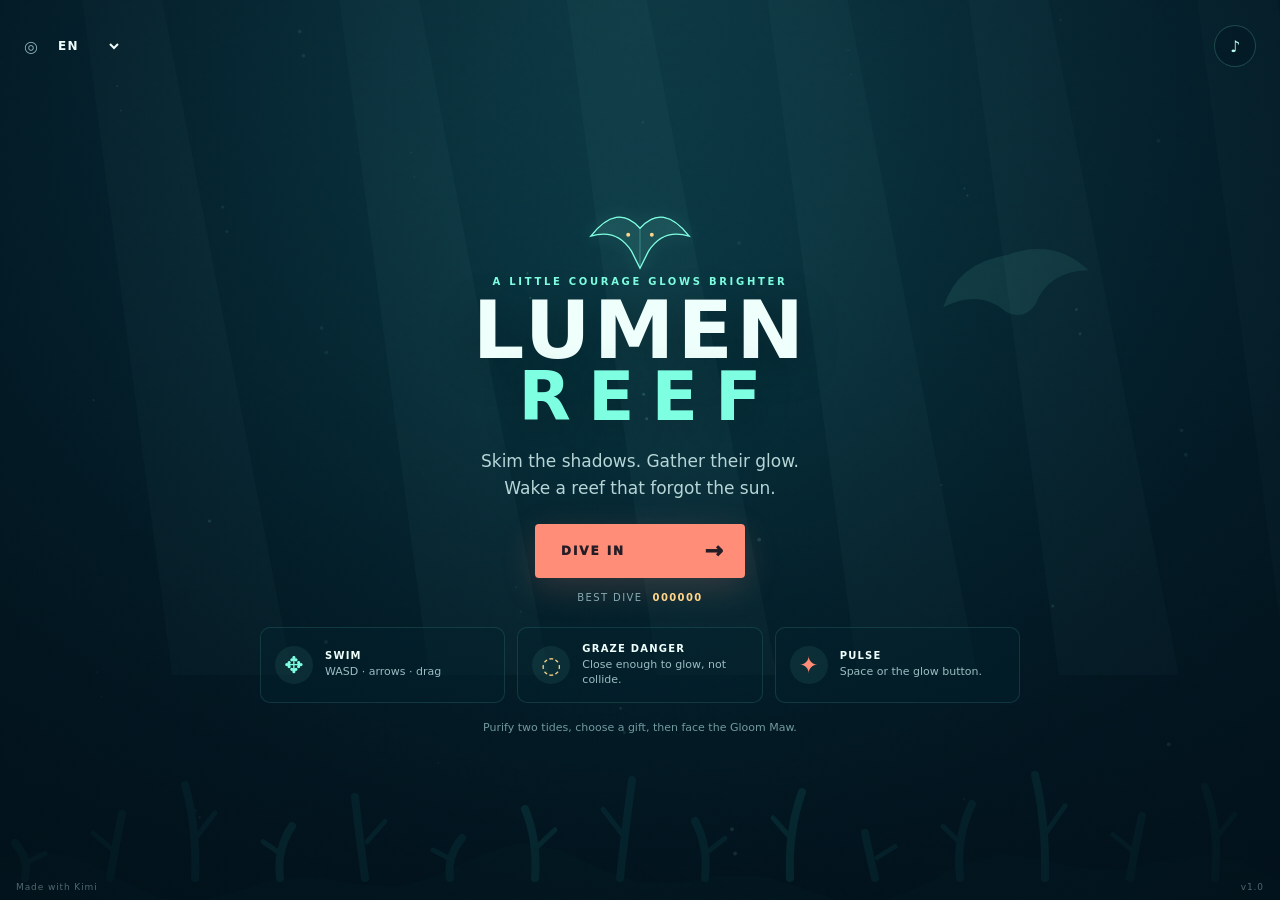
==== index.html @ 980bfa4a "Create Lumen Reef arcade dive" ====
<!doctype html>
<html lang="en">
<head>
  <meta charset="utf-8">
  <meta name="viewport" content="width=device-width,initial-scale=1,viewport-fit=cover,user-scalable=no">
  <meta name="theme-color" content="#031d2a">
  <meta name="description" content="Skim danger, gather light and bring a luminous reef back to life.">
  <title>Lumen Reef</title>
  <link rel="icon" href="data:image/svg+xml,%3Csvg xmlns='http://www.w3.org/2000/svg' viewBox='0 0 64 64'%3E%3Crect width='64' height='64' rx='16' fill='%23031d2a'/%3E%3Cpath d='M8 33Q22 11 32 27Q42 11 56 33Q43 29 36 43L32 54L28 43Q21 29 8 33' fill='%237fffe2'/%3E%3C/svg%3E">
  <style>:root {
  color-scheme: dark;
  --ink: #031923;
  --deep: #052b38;
  --cyan: #7fffe2;
  --cyan-soft: #b8fff0;
  --coral: #ff8d78;
  --gold: #ffd58a;
  --muted: #87abb2;
  --glass: rgba(4, 29, 39, .82);
  font-family: "Avenir Next", "Trebuchet MS", system-ui, sans-serif;
}

* { box-sizing: border-box; }
html, body { width: 100%; height: 100%; margin: 0; overflow: hidden; background: var(--ink); }
body { color: #effffb; overscroll-behavior: none; }
button, select { font: inherit; }
button { -webkit-tap-highlight-color: transparent; }
button:focus-visible, select:focus-visible { outline: 2px solid var(--cyan); outline-offset: 4px; }
button { cursor: pointer; }
.hidden { display: none !important; }
.sr-only { position: absolute; width: 1px; height: 1px; padding: 0; margin: -1px; overflow: hidden; clip: rect(0,0,0,0); white-space: nowrap; border: 0; }

#app { position: relative; width: 100%; height: 100%; min-height: 420px; isolation: isolate; }
#game { position: absolute; inset: 0; width: 100%; height: 100%; display: block; touch-action: none; }
.grain { position: absolute; inset: 0; pointer-events: none; opacity: .11; mix-blend-mode: soft-light; background-image: url("data:image/svg+xml,%3Csvg viewBox='0 0 180 180' xmlns='http://www.w3.org/2000/svg'%3E%3Cfilter id='n'%3E%3CfeTurbulence type='fractalNoise' baseFrequency='.78' numOctaves='3' stitchTiles='stitch'/%3E%3C/filter%3E%3Crect width='100%25' height='100%25' filter='url(%23n)' opacity='.55'/%3E%3C/svg%3E"); }

.hud { position: absolute; z-index: 5; left: 0; top: 0; width: 100%; display: grid; grid-template-columns: 1fr auto 1fr; align-items: start; padding: max(18px, env(safe-area-inset-top)) max(22px, env(safe-area-inset-right)) 0 max(22px, env(safe-area-inset-left)); pointer-events: none; }
.hud-cluster { display: flex; align-items: center; gap: 18px; }
.hud-right { justify-content: flex-end; }
.hud button { pointer-events: auto; }
.mini-brand { font-weight: 900; font-size: 13px; letter-spacing: .17em; line-height: 1.05; max-width: 72px; }
.mini-brand span { color: var(--cyan); }
.eyebrow { display: block; color: var(--muted); font-size: 10px; font-weight: 800; letter-spacing: .17em; }
.hearts { display: flex; gap: 6px; }
.heart { width: 18px; height: 18px; color: var(--coral); filter: drop-shadow(0 0 7px rgba(255,141,120,.35)); transition: transform .2s, opacity .2s; }
.heart.empty { color: #42606a; opacity: .55; filter: none; }
.tide-panel { text-align: center; padding: 8px 20px 10px; border: 1px solid rgba(127,255,226,.14); border-top: 0; border-radius: 0 0 16px 16px; background: rgba(3,25,35,.45); backdrop-filter: blur(8px); }
.tide-panel strong { display: block; margin-top: 3px; font-size: 14px; letter-spacing: .04em; }
.score-panel { position: relative; text-align: right; }
.score-panel strong { display: block; font-variant-numeric: tabular-nums; font-size: 20px; letter-spacing: .06em; }
.multiplier { position: absolute; right: 0; top: 100%; color: var(--gold); font-size: 12px; font-weight: 900; }
.icon-button { width: 42px; height: 42px; display: grid; place-items: center; border: 1px solid rgba(127,255,226,.2); border-radius: 50%; background: rgba(3,25,35,.55); color: var(--cyan-soft); font-weight: 800; transition: background .2s, transform .2s; }
.icon-button:hover { background: rgba(127,255,226,.13); transform: translateY(-1px); }

.charge-hud { position: absolute; z-index: 5; bottom: max(24px, env(safe-area-inset-bottom)); left: 50%; width: min(310px, 42vw); transform: translateX(-50%); pointer-events: none; }
.charge-copy { display: flex; justify-content: space-between; margin-bottom: 7px; color: var(--cyan-soft); font-size: 10px; font-weight: 900; letter-spacing: .17em; }
#chargeHint { color: var(--muted); }
.charge-track { position: relative; height: 9px; padding: 2px; overflow: hidden; border: 1px solid rgba(127,255,226,.25); border-radius: 10px; background: rgba(3,25,35,.7); }
.charge-fill { height: 100%; width: 0; border-radius: 6px; background: linear-gradient(90deg, #35a9b5, var(--cyan), var(--gold)); box-shadow: 0 0 12px rgba(127,255,226,.5); transition: width .08s linear; }
.charge-ready { position: absolute; inset: 0; border-radius: inherit; opacity: 0; box-shadow: inset 0 0 10px var(--cyan); }
.charge-hud.ready .charge-ready { animation: readyPulse 1s infinite; }
.charge-hud.ready .charge-copy { color: var(--gold); }
@keyframes readyPulse { 50% { opacity: .85; } }

.screen { position: absolute; z-index: 10; inset: 0; display: none; overflow: auto; padding: max(24px, env(safe-area-inset-top)) max(24px, env(safe-area-inset-right)) max(24px, env(safe-area-inset-bottom)) max(24px, env(safe-area-inset-left)); background: radial-gradient(circle at 50% 38%, rgba(8,66,74,.24), rgba(2,17,26,.52) 65%, rgba(2,17,26,.85)); }
.screen.visible { display: flex; }
#menuScreen { flex-direction: column; }
.screen-top { display: flex; justify-content: space-between; align-items: center; min-height: 44px; }
.language-wrap { display: flex; align-items: center; gap: 8px; color: var(--muted); }
.language-wrap select { padding: 8px 26px 8px 8px; border: 0; background: transparent; color: #effffb; font-size: 12px; font-weight: 800; letter-spacing: .12em; cursor: pointer; }
.language-wrap select option { background: var(--deep); }
.sound-button { flex: 0 0 auto; }
.sound-button.muted { color: var(--muted); }
.menu-content { width: min(760px, 100%); margin: auto; padding: 8px 0 18px; text-align: center; }
.reef-mark { width: 118px; margin: 0 auto -4px; }
.reef-mark svg { display: block; overflow: visible; }
.mark-glow { fill: rgba(127,255,226,.08); stroke: var(--cyan); stroke-width: 2; filter: drop-shadow(0 0 12px rgba(127,255,226,.35)); }
.mark-line { fill: none; stroke: rgba(127,255,226,.5); stroke-width: 1; }
.reef-mark circle { fill: var(--gold); }
.kicker { margin: 8px 0 12px; color: var(--cyan); font-size: 10px; font-weight: 900; letter-spacing: .27em; }
h1 { margin: 0; font-size: clamp(56px, 9vh, 92px); font-weight: 900; letter-spacing: .04em; line-height: .77; text-shadow: 0 8px 40px rgba(0,0,0,.3); }
h1 span { color: var(--cyan); font-size: .84em; letter-spacing: .25em; padding-left: .25em; }
.menu-description { margin: 24px auto 22px; color: #b6d5d6; font-size: clamp(14px, 2vh, 17px); line-height: 1.6; }
.primary-button { min-width: 210px; display: inline-flex; justify-content: space-between; align-items: center; gap: 28px; padding: 16px 20px 16px 26px; border: 0; border-radius: 4px; background: var(--coral); color: #251c25; box-shadow: 0 10px 35px rgba(255,141,120,.18); font-size: 12px; font-weight: 950; letter-spacing: .16em; transition: transform .18s, box-shadow .18s, background .18s; }
.primary-button:hover { transform: translateY(-2px); background: #ffa18f; box-shadow: 0 14px 40px rgba(255,141,120,.28); }
.primary-button:active { transform: translateY(1px); }
.button-arrow { font-size: 22px; line-height: 1; }
.best-line { display: flex; justify-content: center; gap: 10px; margin: 14px 0 24px; color: var(--muted); font-size: 10px; letter-spacing: .14em; }
.best-line strong { color: var(--gold); font-variant-numeric: tabular-nums; }
.how-to { display: grid; grid-template-columns: repeat(3, 1fr); gap: 12px; text-align: left; }
.how-to article { display: flex; align-items: center; gap: 12px; min-height: 76px; padding: 14px; border: 1px solid rgba(127,255,226,.12); border-radius: 10px; background: rgba(4,35,45,.45); }
.how-icon { flex: 0 0 38px; width: 38px; height: 38px; display: grid; place-items: center; border-radius: 50%; color: var(--cyan); background: rgba(127,255,226,.07); font-size: 23px; }
.graze-icon { color: var(--gold); }
.pulse-icon { color: var(--coral); }
.how-to strong { display: block; margin-bottom: 4px; font-size: 10px; letter-spacing: .12em; }
.how-to p { margin: 0; color: #9abdc1; font-size: 11px; line-height: 1.35; }
.menu-footnote { margin: 18px 0 0; color: #73999f; font-size: 11px; }
.footer-note { position: absolute; z-index: 11; left: max(16px, env(safe-area-inset-left)); right: max(16px, env(safe-area-inset-right)); bottom: max(8px, env(safe-area-inset-bottom)); display: flex; justify-content: space-between; pointer-events: none; color: rgba(153,190,193,.5); font-size: 9px; letter-spacing: .1em; }

.modal-screen { align-items: center; justify-content: center; background: rgba(2,17,26,.7); backdrop-filter: blur(9px); }
.modal-card { width: min(780px, 100%); margin: auto; padding: clamp(24px, 5vw, 46px); border: 1px solid rgba(127,255,226,.18); border-radius: 20px; background: linear-gradient(145deg, rgba(7,47,57,.96), rgba(3,25,35,.97)); box-shadow: 0 30px 90px rgba(0,0,0,.35); text-align: center; }
.modal-card .kicker { margin-top: 0; }
.modal-card h2 { margin: 8px 0 12px; font-size: clamp(30px, 5vw, 48px); letter-spacing: .04em; }
.modal-card h2 .accent { color: var(--cyan); }
.modal-card > p { max-width: 520px; margin: 0 auto 24px; color: #a8cacc; line-height: 1.6; font-size: 14px; }
.modal-actions { display: flex; flex-wrap: wrap; justify-content: center; gap: 12px; margin-top: 24px; }
.secondary-button { padding: 13px 20px; border: 1px solid rgba(127,255,226,.22); border-radius: 4px; background: transparent; color: var(--cyan-soft); font-size: 11px; font-weight: 850; letter-spacing: .12em; }
.secondary-button:hover { background: rgba(127,255,226,.08); }
.upgrade-grid { display: grid; grid-template-columns: repeat(3, 1fr); gap: 12px; margin-top: 26px; }
.upgrade-card { position: relative; min-height: 195px; padding: 22px 16px 18px; border: 1px solid rgba(127,255,226,.17); border-radius: 12px; background: rgba(127,255,226,.035); color: #effffb; text-align: left; transition: transform .18s, border-color .18s, background .18s; }
.upgrade-card:hover { transform: translateY(-5px); border-color: var(--cyan); background: rgba(127,255,226,.09); }
.upgrade-icon { display: block; margin-bottom: 18px; color: var(--gold); font-size: 32px; }
.upgrade-card strong { display: block; margin-bottom: 8px; color: var(--cyan-soft); font-size: 12px; letter-spacing: .1em; }
.upgrade-card p { margin: 0; color: #9dbfc2; font-size: 12px; line-height: 1.5; }
.upgrade-card small { position: absolute; right: 14px; bottom: 12px; color: var(--coral); font-size: 16px; }
.result-stats { display: grid; grid-template-columns: repeat(3, 1fr); gap: 10px; margin: 24px 0; }
.result-stats div { padding: 14px 8px; border-radius: 8px; background: rgba(127,255,226,.05); }
.result-stats span { display: block; margin-bottom: 6px; color: var(--muted); font-size: 9px; letter-spacing: .14em; }
.result-stats strong { color: var(--gold); font-size: 21px; font-variant-numeric: tabular-nums; }

.toast { position: absolute; z-index: 7; left: 50%; top: 22%; max-width: min(500px, 85vw); padding: 10px 18px; border-radius: 30px; background: rgba(3,25,35,.68); color: var(--cyan-soft); font-size: 12px; font-weight: 850; letter-spacing: .12em; text-align: center; pointer-events: none; opacity: 0; transform: translate(-50%, -8px); transition: opacity .3s, transform .3s; }
.toast.show { opacity: 1; transform: translate(-50%, 0); }

.touch-controls { position: absolute; z-index: 6; inset: 0; pointer-events: none; }
.joystick { position: absolute; left: max(24px, env(safe-area-inset-left)); bottom: max(28px, env(safe-area-inset-bottom)); width: 104px; height: 104px; border: 1px solid rgba(127,255,226,.18); border-radius: 50%; background: rgba(3,25,35,.22); }
.joystick-knob { position: absolute; left: 50%; top: 50%; width: 44px; height: 44px; margin: -22px; border: 1px solid rgba(127,255,226,.4); border-radius: 50%; background: rgba(127,255,226,.12); box-shadow: 0 0 20px rgba(127,255,226,.08); }
.pulse-button { position: absolute; right: max(26px, env(safe-area-inset-right)); bottom: max(34px, env(safe-area-inset-bottom)); width: 88px; height: 88px; display: grid; place-content: center; border: 1px solid rgba(127,255,226,.35); border-radius: 50%; background: rgba(5,48,58,.6); color: var(--cyan); pointer-events: auto; touch-action: manipulation; }
.pulse-button span { font-size: 30px; line-height: 1; }
.pulse-button small { margin-top: 4px; font-size: 8px; font-weight: 900; letter-spacing: .13em; }
.pulse-button.ready { background: rgba(127,255,226,.18); box-shadow: 0 0 25px rgba(127,255,226,.18); }
.pulse-button:active { transform: scale(.94); }

@media (pointer: coarse) {
  .charge-hud { bottom: max(20px, env(safe-area-inset-bottom)); width: 34vw; }
  .charge-copy { justify-content: center; }
  #chargeHint { display: none; }
}
@media (max-width: 650px) {
  #app { min-height: 360px; }
  .screen { padding: 18px; }
  .menu-content { padding-top: 0; }
  .reef-mark { width: 84px; }
  .kicker { font-size: 8px; letter-spacing: .2em; }
  h1 { font-size: clamp(48px, 8vh, 68px); }
  .menu-description { margin: 18px auto; font-size: 13px; }
  .how-to { grid-template-columns: 1fr; gap: 7px; }
  .how-to article { min-height: 52px; padding: 8px 12px; }
  .how-icon { width: 32px; height: 32px; flex-basis: 32px; font-size: 18px; }
  .menu-footnote { display: none; }
  .best-line { margin-bottom: 14px; }
  .hud { padding: max(12px, env(safe-area-inset-top)) 12px 0; }
  .mini-brand { display: none; }
  .hud-cluster { gap: 8px; }
  .heart { width: 14px; height: 14px; }
  .tide-panel { padding: 5px 12px 8px; }
  .score-panel strong { font-size: 16px; }
  .icon-button { width: 36px; height: 36px; }
  .upgrade-grid { grid-template-columns: 1fr; }
  .upgrade-card { min-height: 100px; padding: 14px 16px 14px 70px; }
  .upgrade-icon { position: absolute; left: 20px; top: 26px; margin: 0; }
  .modal-card { padding: 22px 18px; }
  .modal-card > p { margin-bottom: 16px; }
  .result-stats strong { font-size: 17px; }
}
@media (max-height: 690px) and (min-width: 651px) {
  .reef-mark { width: 76px; }
  .menu-description { margin: 14px auto; }
  .best-line { margin: 10px 0 14px; }
  .how-to article { min-height: 60px; padding: 10px; }
  .menu-footnote { margin-top: 10px; }
}
@media (max-height: 620px) {
  .reef-mark, .menu-footnote { display: none; }
  .menu-description { margin: 12px auto; }
  .how-to { margin-top: 8px; }
  .footer-note { display: none; }
}
@media (prefers-reduced-motion: reduce) {
  *, *::before, *::after { animation-duration: .01ms !important; animation-iteration-count: 1 !important; transition-duration: .01ms !important; }
}
</style>
</head>
<body>
  <main id="app">
    <canvas id="game" role="img" aria-label="Lumen Reef game area"></canvas>
    <div class="grain" aria-hidden="true"></div>

    <header id="hud" class="hud hidden" aria-label="Game status">
      <div class="hud-cluster hud-left">
        <div class="mini-brand">LUMEN <span>REEF</span></div>
        <div id="hearts" class="hearts" aria-label="Health"></div>
      </div>
      <div class="tide-panel">
        <span id="tideLabel" class="eyebrow">TIDE 1 / 3</span>
        <strong id="objective">0 / 8</strong>
      </div>
      <div class="hud-cluster hud-right">
        <div class="score-panel"><span class="eyebrow" data-i18n="score">SCORE</span><strong id="score">000000</strong><span id="multiplier" class="multiplier">×1</span></div>
        <button id="pauseButton" class="icon-button" aria-label="Pause" title="Pause (P)">Ⅱ</button>
      </div>
    </header>

    <section id="chargeHud" class="charge-hud hidden" aria-label="Light charge">
      <div class="charge-copy"><span data-i18n="glow">GLOW</span><span id="chargeHint">SPACE</span></div>
      <div class="charge-track"><div id="chargeFill" class="charge-fill"></div><div id="chargeReady" class="charge-ready"></div></div>
    </section>

    <div id="toast" class="toast" role="status" aria-live="polite"></div>
    <div id="announcement" class="sr-only" aria-live="polite"></div>

    <section id="menuScreen" class="screen visible" aria-labelledby="gameTitle">
      <div class="screen-top">
        <div class="language-wrap">
          <span aria-hidden="true">◎</span>
          <select id="languageSelect" aria-label="Language">
            <option value="en">EN</option>
            <option value="fr">FR</option>
            <option value="es">ES</option>
          </select>
        </div>
        <button id="soundButton" class="icon-button sound-button" aria-label="Mute sound" title="Sound (M)">♪</button>
      </div>
      <div class="menu-content">
        <div class="reef-mark" aria-hidden="true">
          <svg viewBox="0 0 180 110"><path class="mark-glow" d="M15 55Q55 4 90 43Q125 4 165 55Q125 43 103 78L90 104L77 78Q55 43 15 55Z"/><path class="mark-line" d="M15 55Q55 4 90 43Q125 4 165 55M90 43L90 104"/><circle cx="72" cy="53" r="3"/><circle cx="108" cy="53" r="3"/></svg>
        </div>
        <p class="kicker" data-i18n="kicker">A LITTLE COURAGE GLOWS BRIGHTER</p>
        <h1 id="gameTitle">LUMEN<br><span>REEF</span></h1>
        <p class="menu-description" data-i18n="tagline">Skim the shadows. Gather their glow.<br>Wake a reef that forgot the sun.</p>
        <button id="startButton" class="primary-button"><span data-i18n="dive">DIVE IN</span><span class="button-arrow">→</span></button>
        <div class="best-line"><span data-i18n="best">BEST DIVE</span><strong id="bestScore">000000</strong></div>
        <div class="how-to">
          <article><div class="how-icon move-icon" aria-hidden="true">✥</div><div><strong data-i18n="moveTitle">SWIM</strong><p data-i18n="moveText">WASD · arrows · drag</p></div></article>
          <article><div class="how-icon graze-icon" aria-hidden="true">◌</div><div><strong data-i18n="grazeTitle">GRAZE DANGER</strong><p data-i18n="grazeText">Close enough to glow, not collide.</p></div></article>
          <article><div class="how-icon pulse-icon" aria-hidden="true">✦</div><div><strong data-i18n="pulseTitle">PULSE</strong><p data-i18n="pulseText">Space or the glow button.</p></div></article>
        </div>
        <p class="menu-footnote" data-i18n="objectiveText">Purify two tides, choose a gift, then face the Gloom Maw.</p>
      </div>
    </section>

    <section id="modalScreen" class="screen modal-screen" aria-live="polite">
      <div id="modalCard" class="modal-card"></div>
    </section>

    <div id="touchControls" class="touch-controls hidden" aria-hidden="true">
      <div id="joystick" class="joystick"><div id="joystickKnob" class="joystick-knob"></div></div>
      <button id="pulseButton" class="pulse-button" tabindex="-1"><span>✦</span><small data-i18n="pulse">PULSE</small></button>
    </div>

    <footer class="footer-note"><span>Made with Kimi</span><span>v1.0</span></footer>
  </main>
  <script>(() => {
  "use strict";

  const $ = (id) => document.getElementById(id);
  const canvas = $("game");
  const ctx = canvas.getContext("2d", { alpha: false });
  const ui = {
    hud: $("hud"), charge: $("chargeHud"), hearts: $("hearts"), tide: $("tideLabel"),
    objective: $("objective"), score: $("score"), multiplier: $("multiplier"),
    chargeFill: $("chargeFill"), chargeHint: $("chargeHint"), menu: $("menuScreen"),
    modal: $("modalScreen"), modalCard: $("modalCard"), toast: $("toast"),
    best: $("bestScore"), touch: $("touchControls"), pulseButton: $("pulseButton"),
    language: $("languageSelect"), sound: $("soundButton"), announcement: $("announcement")
  };

  const messages = {
    en: {
      score: "SCORE", glow: "GLOW", kicker: "A LITTLE COURAGE GLOWS BRIGHTER",
      tagline: "Skim the shadows. Gather their glow.<br>Wake a reef that forgot the sun.",
      dive: "DIVE IN", best: "BEST DIVE", moveTitle: "SWIM", moveText: "WASD · arrows · drag",
      grazeTitle: "GRAZE DANGER", grazeText: "Close enough to glow, not collide.",
      pulseTitle: "PULSE", pulseText: "Space or the glow button.", pulse: "PULSE",
      objectiveText: "Purify two tides, choose a gift, then face the Gloom Maw.",
      tide: "TIDE", purified: "PURIFIED", maw: "GLOOM MAW", ready: "PULSE READY",
      space: "SPACE", tideOne: "Tide I · The Sleeping Garden", tideTwo: "Tide II · The Restless Blue",
      finalTide: "Final tide · The Gloom Maw", firstHint: "Collect motes. Skim danger to charge your glow.",
      pulseHint: "Your glow is ready — pulse!", secondHint: "Eels flash before they charge. Read the water.",
      bossHint: "Pulse near the Maw. Clear its shadow shards.", giftKicker: "THE REEF OFFERS A GIFT",
      giftTitle: "Carry one light onward.", giftText: "Choose a blessing for the next tide. One heart is restored.",
      pauseKicker: "THE CURRENT WAITS", pauseTitle: "Paused", pauseText: "Take a breath. The reef will be here.",
      resume: "KEEP SWIMMING", restart: "DIVE AGAIN", menu: "BACK TO THE SURFACE",
      victoryKicker: "THE REEF REMEMBERS", victoryTitle: "Let there be light.",
      victoryText: "The Gloom Maw dissolves into a thousand little dawns. Your current carries on.",
      defeatKicker: "THE LIGHT FLICKERS", defeatTitle: "One more dive?",
      defeatText: "Even the smallest glow changes the deep. The reef is ready for your return.",
      finalScore: "SCORE", bestScore: "BEST", spirits: "SPIRITS", newBest: "A new brightest dive!",
      phaseTwo: "The Maw is fraying — stay bright!", notReady: "Gather more glow", seed: "REEF",
      wideName: "WIDE RIPPLE", wideDesc: "Your pulse reaches 25% farther.",
      swiftName: "SWIFT FIN", swiftDesc: "Swim 15% faster and turn with more snap.",
      heartName: "WARM CURRENT", heartDesc: "Gain one maximum heart and heal two.",
      magnetName: "MOTE MAGNET", magnetDesc: "Draw lucioles from much farther away.",
      grazeName: "BRAVE GLOW", grazeDesc: "Grazing danger charges 45% more light.",
      echoName: "SOFT ECHO", echoDesc: "Pulses cost 8 less glow.",
      comboName: "LONG MELODY", comboDesc: "Combos linger two seconds longer.",
      shieldName: "PEARL WARD", shieldDesc: "A pearl blocks one collision each tide.",
      ward: "PEARL WARD", bossDefeated: "The deep blooms again", paused: "Paused",
      health: "Health", soundOn: "Sound on", soundOff: "Sound muted"
    },
    fr: {
      score: "SCORE", glow: "LUEUR", kicker: "UN PEU DE COURAGE ILLUMINE TOUT",
      tagline: "Frôle les ombres. Récolte leur lueur.<br>Réveille un récif qui a oublié le soleil.",
      dive: "PLONGER", best: "MEILLEURE PLONGÉE", moveTitle: "NAGER", moveText: "ZQSD · flèches · glisser",
      grazeTitle: "FRÔLER LE DANGER", grazeText: "Assez près pour luire, sans collision.",
      pulseTitle: "PULSER", pulseText: "Espace ou le bouton lueur.", pulse: "PULSER",
      objectiveText: "Purifie deux marées, choisis un don, puis affronte la Gueule sombre.",
      tide: "MARÉE", purified: "PURIFIÉS", maw: "GUEULE SOMBRE", ready: "PULSATION PRÊTE",
      space: "ESPACE", tideOne: "Marée I · Le jardin endormi", tideTwo: "Marée II · Le bleu agité",
      finalTide: "Dernière marée · La Gueule sombre", firstHint: "Cueille les lucioles. Frôle le danger pour charger ta lueur.",
      pulseHint: "Ta lueur est prête — pulse !", secondHint: "Les murènes brillent avant de charger. Lis le courant.",
      bossHint: "Pulse près de la Gueule. Dissipe ses éclats d’ombre.", giftKicker: "LE RÉCIF T’OFFRE UN DON",
      giftTitle: "Emporte une lumière.", giftText: "Choisis une bénédiction pour la marée suivante. Un cœur est restauré.",
      pauseKicker: "LE COURANT ATTEND", pauseTitle: "Pause", pauseText: "Respire. Le récif sera toujours là.",
      resume: "CONTINUER À NAGER", restart: "REPLONGER", menu: "REMONTER À LA SURFACE",
      victoryKicker: "LE RÉCIF SE SOUVIENT", victoryTitle: "Que la lumière soit.",
      victoryText: "La Gueule sombre se dissout en mille petites aubes. Ton courant continue de briller.",
      defeatKicker: "LA LUEUR VACILLE", defeatTitle: "Encore une plongée ?",
      defeatText: "Même la plus petite lueur change les profondeurs. Le récif attend ton retour.",
      finalScore: "SCORE", bestScore: "RECORD", spirits: "ESPRITS", newBest: "Ta plus belle plongée !",
      phaseTwo: "La Gueule se fissure — continue de briller !", notReady: "Récolte encore de la lueur", seed: "RÉCIF",
      wideName: "GRANDE ONDE", wideDesc: "Ta pulsation porte 25 % plus loin.",
      swiftName: "NAGEOIRE VIVE", swiftDesc: "Nage 15 % plus vite et tourne avec plus d’élan.",
      heartName: "COURANT TIÈDE", heartDesc: "Gagne un cœur maximum et soigne-en deux.",
      magnetName: "AIMANT À LUCIOLES", magnetDesc: "Attire les lucioles de beaucoup plus loin.",
      grazeName: "LUEUR INTRÉPIDE", grazeDesc: "Frôler le danger charge 45 % de lumière en plus.",
      echoName: "DOUX ÉCHO", echoDesc: "Les pulsations coûtent 8 de lueur en moins.",
      comboName: "LONGUE MÉLODIE", comboDesc: "Les combos durent deux secondes de plus.",
      shieldName: "GARDE-PERLE", shieldDesc: "Une perle bloque une collision à chaque marée.",
      ward: "GARDE-PERLE", bossDefeated: "Les profondeurs refleurissent", paused: "Pause",
      health: "Santé", soundOn: "Son activé", soundOff: "Son coupé"
    },
    es: {
      score: "PUNTOS", glow: "BRILLO", kicker: "UN POCO DE VALOR ILUMINA LAS PROFUNDIDADES",
      tagline: "Roza las sombras. Recoge su brillo.<br>Despierta un arrecife que olvidó el sol.",
      dive: "SUMERGIRSE", best: "MEJOR INMERSIÓN", moveTitle: "NADAR", moveText: "WASD · flechas · arrastrar",
      grazeTitle: "ROZAR EL PELIGRO", grazeText: "Lo bastante cerca para brillar, sin chocar.",
      pulseTitle: "PULSAR", pulseText: "Espacio o el botón de brillo.", pulse: "PULSAR",
      objectiveText: "Purifica dos mareas, elige un don y enfréntate a la Fauciombra.",
      tide: "MAREA", purified: "PURIFICADOS", maw: "FAUCIOMBRA", ready: "PULSO LISTO",
      space: "ESPACIO", tideOne: "Marea I · El jardín dormido", tideTwo: "Marea II · El azul inquieto",
      finalTide: "Marea final · La Fauciombra", firstHint: "Recoge luciérnagas. Roza el peligro para cargar tu brillo.",
      pulseHint: "Tu brillo está listo: ¡pulsa!", secondHint: "Las morenas brillan antes de embestir. Lee el agua.",
      bossHint: "Pulsa junto a las fauces. Disipa sus esquirlas de sombra.", giftKicker: "EL ARRECIFE TE OFRECE UN DON",
      giftTitle: "Lleva una luz contigo.", giftText: "Elige una bendición para la siguiente marea. Recuperas un corazón.",
      pauseKicker: "LA CORRIENTE ESPERA", pauseTitle: "Pausa", pauseText: "Respira. El arrecife seguirá aquí.",
      resume: "SEGUIR NADANDO", restart: "NADAR OTRA VEZ", menu: "VOLVER A LA SUPERFICIE",
      victoryKicker: "EL ARRECIFE RECUERDA", victoryTitle: "Que se haga la luz.",
      victoryText: "La Fauciombra se disuelve en mil pequeños amaneceres. Tu corriente sigue viva.",
      defeatKicker: "LA LUZ TITILA", defeatTitle: "¿Otra inmersión?",
      defeatText: "Hasta el brillo más pequeño cambia el abismo. El arrecife espera tu regreso.",
      finalScore: "PUNTOS", bestScore: "RÉCORD", spirits: "ESPÍRITUS", newBest: "¡Tu inmersión más brillante!",
      phaseTwo: "¡La Fauciombra se resquebraja! ¡Sigue brillando!", notReady: "Reúne más brillo", seed: "ARRECIFE",
      wideName: "ONDA AMPLIA", wideDesc: "Tu pulso llega un 25 % más lejos.",
      swiftName: "ALETA ÁGIL", swiftDesc: "Nada un 15 % más rápido y gira con más impulso.",
      heartName: "CORRIENTE CÁLIDA", heartDesc: "Gana un corazón máximo y recupera dos.",
      magnetName: "IMÁN DE LUCIOLES", magnetDesc: "Atrae luciérnagas desde mucho más lejos.",
      grazeName: "BRILLO AUDAZ", grazeDesc: "Rozar el peligro carga un 45 % más de luz.",
      echoName: "ECO SUAVE", echoDesc: "Los pulsos cuestan 8 menos de brillo.",
      comboName: "MELODÍA LARGA", comboDesc: "Los combos duran dos segundos más.",
      shieldName: "GUARDA DE PERLA", shieldDesc: "Una perla bloquea una colisión en cada marea.",
      ward: "GUARDA DE PERLA", bossDefeated: "El abismo florece de nuevo", paused: "Pausa",
      health: "Salud", soundOn: "Sonido activado", soundOff: "Sonido silenciado"
    }
  };

  const upgradePool = [
    { id: "wide", icon: "◎", name: "wideName", desc: "wideDesc" },
    { id: "swift", icon: "≈", name: "swiftName", desc: "swiftDesc" },
    { id: "heart", icon: "♡", name: "heartName", desc: "heartDesc" },
    { id: "magnet", icon: "⌁", name: "magnetName", desc: "magnetDesc" },
    { id: "graze", icon: "◌", name: "grazeName", desc: "grazeDesc" },
    { id: "echo", icon: "✦", name: "echoName", desc: "echoDesc" },
    { id: "combo", icon: "♪", name: "comboName", desc: "comboDesc" },
    { id: "shield", icon: "◇", name: "shieldName", desc: "shieldDesc" }
  ];

  let language = "en";
  let muted = false;
  try {
    const savedLanguage = localStorage.getItem("lumen-language");
    if (["en", "fr", "es"].includes(savedLanguage)) language = savedLanguage;
    muted = localStorage.getItem("lumen-muted") === "true";
  } catch (_) {}

  const t = (key) => (messages[language] && messages[language][key]) || messages.en[key] || key;
  const clamp = (value, min, max) => Math.max(min, Math.min(max, value));
  const distance = (a, b) => Math.hypot(a.x - b.x, a.y - b.y);
  const padScore = (value) => Math.floor(value).toString().padStart(6, "0");
  const query = new URLSearchParams(location.search);
  const querySeed = query.get("seed");
  const demoMode = query.get("demo") === "1";
  let seed = Number(querySeed) || ((Date.now() ^ (Math.random() * 0xffffffff)) >>> 0);
  let randomState = seed >>> 0;
  const random = () => {
    randomState = (randomState + 0x6d2b79f5) >>> 0;
    let n = randomState;
    n = Math.imul(n ^ (n >>> 15), n | 1);
    n ^= n + Math.imul(n ^ (n >>> 7), n | 61);
    return ((n ^ (n >>> 14)) >>> 0) / 4294967296;
  };
  const range = (min, max) => min + random() * (max - min);

  class ReefAudio {
    constructor() { this.context = null; this.master = null; }
    init() {
      if (!this.context) {
        const AudioContext = window.AudioContext || window.webkitAudioContext;
        if (!AudioContext) return;
        this.context = new AudioContext();
        this.master = this.context.createGain();
        this.master.gain.value = muted ? 0 : 0.5;
        this.master.connect(this.context.destination);
      }
      if (this.context.state === "suspended") this.context.resume().catch(() => {});
    }
    setMuted(value) {
      if (!this.master || !this.context) return;
      this.master.gain.setTargetAtTime(value ? 0 : 0.5, this.context.currentTime, 0.03);
    }
    tone(frequency, duration, type = "sine", volume = 0.08, delay = 0, endFrequency = null) {
      if (!this.context || !this.master || muted) return;
      const now = this.context.currentTime + delay;
      const oscillator = this.context.createOscillator();
      const gain = this.context.createGain();
      oscillator.type = type;
      oscillator.frequency.setValueAtTime(frequency, now);
      if (endFrequency) oscillator.frequency.exponentialRampToValueAtTime(endFrequency, now + duration);
      gain.gain.setValueAtTime(0.0001, now);
      gain.gain.exponentialRampToValueAtTime(volume, now + Math.min(0.025, duration / 3));
      gain.gain.exponentialRampToValueAtTime(0.0001, now + duration);
      oscillator.connect(gain);
      gain.connect(this.master);
      oscillator.start(now);
      oscillator.stop(now + duration + 0.03);
    }
    collect(combo) {
      this.tone(440 + Math.min(combo, 8) * 45, 0.13, "sine", 0.055);
      this.tone(660 + Math.min(combo, 8) * 50, 0.16, "sine", 0.025, 0.035);
    }
    pulse() {
      this.tone(180, 0.42, "sine", 0.13, 0, 680);
      this.tone(90, 0.25, "triangle", 0.09, 0, 210);
    }
    purify() { this.tone(520, 0.24, "triangle", 0.07, 0, 900); }
    hit() { this.tone(130, 0.35, "sawtooth", 0.09, 0, 52); }
    select() { this.tone(420, 0.12, "sine", 0.05); this.tone(630, 0.2, "sine", 0.04, 0.08); }
    victory() { [392, 494, 587, 784, 988].forEach((note, i) => this.tone(note, 0.55, "sine", 0.065, i * 0.13)); }
    defeat() { [260, 220, 174].forEach((note, i) => this.tone(note, 0.45, "triangle", 0.055, i * 0.18)); }
  }
  const audio = new ReefAudio();

  let width = innerWidth;
  let height = innerHeight;
  let dpr = 1;
  let scene = "menu";
  let run = null;
  let lastTime = performance.now();
  let toastTimer = 0;
  let bestScore = 0;
  let hudCache = {};
  const keys = new Set();
  const pointer = { active: false, id: null, x: 0, y: 0, type: "mouse" };
  const ambient = Array.from({ length: 55 }, (_, i) => ({
    x: ((i * 83) % 997) / 997, y: ((i * 137) % 991) / 991,
    r: 0.6 + (i % 4) * 0.45, speed: 0.006 + (i % 5) * 0.002, phase: i * 0.7
  }));
  try { bestScore = Number(localStorage.getItem("lumen-best")) || 0; } catch (_) {}

  function resize() {
    width = innerWidth;
    height = innerHeight;
    dpr = Math.min(window.devicePixelRatio || 1, 2);
    canvas.width = Math.round(width * dpr);
    canvas.height = Math.round(height * dpr);
    canvas.style.width = `${width}px`;
    canvas.style.height = `${height}px`;
    ctx.setTransform(dpr, 0, 0, dpr, 0, 0);
    if (run && run.player) {
      run.player.x = clamp(run.player.x, 30, width - 30);
      run.player.y = clamp(run.player.y, 80, height - 30);
    }
  }

  function translate() {
    document.documentElement.lang = language;
    document.querySelectorAll("[data-i18n]").forEach((element) => { element.innerHTML = t(element.dataset.i18n); });
    ui.language.value = language;
    ui.best.textContent = padScore(bestScore);
    ui.sound.textContent = muted ? "♩" : "♪";
    ui.sound.classList.toggle("muted", muted);
    ui.sound.setAttribute("aria-label", muted ? t("soundOff") : t("soundOn"));
    ui.hearts.setAttribute("aria-label", t("health"));
    if (scene !== "menu" && scene !== "playing") renderModal();
    updateHud(true);
  }

  function toggleSound() {
    muted = !muted;
    audio.init();
    audio.setMuted(muted);
    try { localStorage.setItem("lumen-muted", String(muted)); } catch (_) {}
    translate();
    if (!muted) audio.select();
  }

  function toast(text, duration = 2.6) {
    ui.toast.textContent = text;
    ui.toast.classList.add("show");
    toastTimer = duration;
  }

  function createRun() {
    randomState = seed >>> 0;
    return {
      player: { x: width / 2, y: height * 0.62, vx: 0, vy: 0, angle: -Math.PI / 2, invulnerable: 0 },
      tide: 1, score: 0, light: 35, hearts: 4, maxHearts: 4, shield: 0,
      multiplier: 1, combo: 0, comboTimer: 0, purified: 0, totalPurified: 0,
      quota: 8, enemies: [], motes: [], particles: [], pulses: [], floaters: [], shards: [],
      spawnTimer: 0.5, moteTimer: 0, elapsed: 0, pulseCooldown: 0, pulseFlash: 0,
      upgrades: [], choices: [], bossPhase: false, ended: false, grazeSound: 0
    };
  }

  function startRun() {
    audio.init();
    audio.select();
    seed = Number(querySeed) || ((Date.now() ^ (Math.random() * 0xffffffff)) >>> 0);
    run = createRun();
    scene = "playing";
    ui.menu.classList.remove("visible");
    ui.modal.classList.remove("visible");
    ui.hud.classList.remove("hidden");
    ui.charge.classList.remove("hidden");
    if (matchMedia("(pointer: coarse)").matches || width < 700) ui.touch.classList.remove("hidden");
    startTide(1);
  }

  function startTide(number) {
    if (!run) return;
    run.tide = number;
    run.purified = 0;
    run.quota = number === 1 ? 8 : 12;
    run.enemies = [];
    run.shards = [];
    run.motes = [];
    run.pulses = [];
    run.spawnTimer = 0.4;
    run.moteTimer = 0;
    run.bossPhase = false;
    run.shield = run.upgrades.includes("shield") ? 1 : 0;
    run.player.x = width / 2;
    run.player.y = height * 0.62;
    run.player.vx = 0;
    run.player.vy = 0;
    run.player.invulnerable = 1;
    run.light = Math.max(run.light, 35);
    scene = "playing";
    ui.modal.classList.remove("visible");
    ui.touch.classList.toggle("hidden", !(matchMedia("(pointer: coarse)").matches || width < 700));
    for (let i = 0; i < 8; i++) spawnMote(range(50, width - 50), range(110, height - 60));
    if (number === 3) spawnBoss();
    toast(number === 1 ? t("firstHint") : number === 2 ? t("secondHint") : t("bossHint"), 4);
    ui.announcement.textContent = number === 1 ? t("tideOne") : number === 2 ? t("tideTwo") : t("finalTide");
    updateHud(true);
  }

  function showMenu() {
    scene = "menu";
    run = null;
    ui.menu.classList.add("visible");
    ui.modal.classList.remove("visible");
    ui.hud.classList.add("hidden");
    ui.charge.classList.add("hidden");
    ui.touch.classList.add("hidden");
    ui.toast.classList.remove("show");
    translate();
  }

  function togglePause() {
    if (scene === "playing") {
      scene = "paused";
      renderModal();
      ui.touch.classList.add("hidden");
    } else if (scene === "paused") {
      scene = "playing";
      ui.modal.classList.remove("visible");
      if (matchMedia("(pointer: coarse)").matches || width < 700) ui.touch.classList.remove("hidden");
      lastTime = performance.now();
    }
  }

  function completeTide() {
    if (!run || scene !== "playing") return;
    scene = "upgrade";
    run.score += run.hearts * 100;
    run.hearts = Math.min(run.maxHearts, run.hearts + 1);
    run.enemies = [];
    run.shards = [];
    run.choices = [...upgradePool].sort(() => random() - 0.5).slice(0, 3);
    ui.touch.classList.add("hidden");
    audio.select();
    renderModal();
    if (demoMode) {
      const priority = ["heart", "shield", "wide", "echo", "swift", "graze", "magnet", "combo"];
      const choice = run.choices.find((upgrade) => upgrade.id === priority.find((id) => run.choices.some((item) => item.id === id)));
      if (choice) chooseUpgrade(choice.id);
    }
  }

  function chooseUpgrade(id) {
    if (!run || scene !== "upgrade") return;
    run.upgrades.push(id);
    if (id === "heart") {
      run.maxHearts += 1;
      run.hearts = Math.min(run.maxHearts, run.hearts + 2);
    }
    audio.select();
    startTide(run.tide + 1);
  }

  function endRun(victory) {
    if (!run || run.ended) return;
    run.ended = true;
    scene = victory ? "victory" : "gameover";
    if (victory) run.score += 1500 + run.hearts * 250;
    const isBest = run.score > bestScore;
    if (isBest) {
      bestScore = Math.floor(run.score);
      try { localStorage.setItem("lumen-best", String(bestScore)); } catch (_) {}
    }
    run.newBest = isBest;
    ui.touch.classList.add("hidden");
    if (victory) {
      audio.victory();
      for (let i = 0; i < 100; i++) spawnParticle(width / 2, height / 2, i % 2 ? "#7fffe2" : "#ffd58a", range(40, 240));
    } else audio.defeat();
    updateHud(true);
    renderModal();
  }

  function renderModal() {
    if (!run && scene !== "menu") return;
    let html = "";
    if (scene === "paused") {
      html = `<p class="kicker">${t("pauseKicker")}</p><h2>${t("pauseTitle")}</h2><p>${t("pauseText")}</p><div class="modal-actions"><button class="primary-button" data-action="resume"><span>${t("resume")}</span><span>→</span></button><button class="secondary-button" data-action="menu">${t("menu")}</button></div>`;
    } else if (scene === "upgrade") {
      html = `<p class="kicker">${t("giftKicker")}</p><h2>${t("giftTitle")}</h2><p>${t("giftText")}</p><div class="upgrade-grid">${run.choices.map((upgrade) => `<button class="upgrade-card" data-upgrade="${upgrade.id}"><span class="upgrade-icon">${upgrade.icon}</span><strong>${t(upgrade.name)}</strong><p>${t(upgrade.desc)}</p><small>→</small></button>`).join("")}</div>`;
    } else if (scene === "victory" || scene === "gameover") {
      const victory = scene === "victory";
      html = `<p class="kicker">${t(victory ? "victoryKicker" : "defeatKicker")}</p><h2>${t(victory ? "victoryTitle" : "defeatTitle")}</h2><p>${t(victory ? "victoryText" : "defeatText")}</p><div class="result-stats"><div><span>${t("finalScore")}</span><strong>${padScore(run.score)}</strong></div><div><span>${t("bestScore")}</span><strong>${padScore(bestScore)}</strong></div><div><span>${t("spirits")}</span><strong>${run.totalPurified}</strong></div></div>${run.newBest ? `<p class="kicker">${t("newBest")}</p>` : ""}<p class="eyebrow">${t("seed")} ${seed.toString(36).toUpperCase()}</p><div class="modal-actions"><button class="primary-button" data-action="restart"><span>${t("restart")}</span><span>↻</span></button><button class="secondary-button" data-action="menu">${t("menu")}</button></div>`;
    } else return;
    ui.modalCard.innerHTML = html;
    ui.modal.classList.add("visible");
    ui.modalCard.querySelectorAll("[data-action]").forEach((button) => {
      button.addEventListener("click", () => {
        const action = button.dataset.action;
        if (action === "resume") togglePause();
        if (action === "restart") startRun();
        if (action === "menu") showMenu();
      });
    });
    ui.modalCard.querySelectorAll("[data-upgrade]").forEach((button) => {
      button.addEventListener("click", () => chooseUpgrade(button.dataset.upgrade));
    });
  }

  function pulseCost() { return run && run.upgrades.includes("echo") ? 27 : 35; }
  function pulseRadius() { return run && run.upgrades.includes("wide") ? 150 : 120; }

  function triggerPulse() {
    if (!run || scene !== "playing" || run.pulseCooldown > 0) return;
    audio.init();
    if (run.light < pulseCost()) {
      if (toastTimer <= 0) toast(t("notReady"), 0.8);
      return;
    }
    run.light -= pulseCost();
    run.pulseCooldown = 0.32;
    run.pulseFlash = 0.3;
    run.pulses.push({ x: run.player.x, y: run.player.y, radius: 8, max: pulseRadius(), life: 0.48, total: 0.48 });
    audio.pulse();
    ui.pulseButton.animate([{ transform: "scale(.9)" }, { transform: "scale(1.12)" }, { transform: "scale(1)" }], { duration: 260 });
    const radius = pulseRadius();
    for (const enemy of run.enemies) {
      if (enemy.dead || distance(run.player, enemy) > radius + enemy.r) continue;
      if (enemy.type === "boss") damageBoss(enemy);
      else purifyEnemy(enemy);
    }
    for (const shard of run.shards) {
      if (!shard.dead && distance(run.player, shard) <= radius) {
        shard.dead = true;
        run.score += 15 * run.multiplier;
        for (let i = 0; i < 5; i++) spawnParticle(shard.x, shard.y, "#7fffe2", 80);
      }
    }
  }

  function spawnMote(x, y, value = 1) {
    if (!run || run.motes.length > 45) return;
    run.motes.push({ x, y, vx: range(-12, 12), vy: range(-15, -4), r: 6, phase: range(0, Math.PI * 2), value, dead: false });
  }

  function spawnParticle(x, y, color = "#7fffe2", speed = 100) {
    if (!run || run.particles.length > 320) return;
    const angle = range(0, Math.PI * 2);
    const velocity = range(speed * 0.25, speed);
    const life = range(0.35, 0.9);
    run.particles.push({ x, y, vx: Math.cos(angle) * velocity, vy: Math.sin(angle) * velocity, color, life, total: life, size: range(1.5, 4) });
  }

  function floatingText(x, y, text, color = "#ffd58a") {
    if (!run || run.floaters.length > 24) return;
    run.floaters.push({ x, y, text, color, life: 0.9, total: 0.9 });
  }

  function spawnEnemy() {
    if (!run || run.tide === 3) return;
    const side = Math.floor(random() * 4);
    let x = side === 0 ? -35 : side === 1 ? width + 35 : range(30, width - 30);
    let y = side === 2 ? 85 : side === 3 ? height + 35 : range(110, height - 30);
    if (side < 2) y = range(110, height - 50);
    if (side === 2) x = random() < 0.5 ? -35 : width + 35;
    const roll = random();
    const type = run.tide === 1 ? "jelly" : roll < 0.42 ? "jelly" : roll < 0.75 ? "eel" : "puffer";
    const enemy = { type, x, y, vx: 0, vy: 0, age: 0, phase: range(0, 6.28), dead: false, grazed: false, state: "roam", timer: range(1.2, 2.4), flash: 0 };
    if (type === "jelly") {
      enemy.r = 18;
      const angle = Math.atan2(height / 2 - y, width / 2 - x) + range(-0.7, 0.7);
      enemy.vx = Math.cos(angle) * range(28, 48);
      enemy.vy = Math.sin(angle) * range(28, 48);
    } else if (type === "eel") {
      enemy.r = 17;
      enemy.vx = range(-30, 30);
      enemy.vy = range(-30, 30);
    } else {
      enemy.r = 21;
      enemy.vx = 0;
      enemy.vy = 0;
    }
    run.enemies.push(enemy);
  }

  function spawnBoss() {
    run.enemies.push({ type: "boss", x: width / 2, y: Math.max(155, height * 0.27), baseY: Math.max(155, height * 0.27), vx: 0, vy: 0, age: 0, r: 62, hp: 8, maxHp: 8, attackTimer: 2.4, flash: 0, dead: false, phase: 0 });
  }

  function spawnShards(boss) {
    const count = run.bossPhase ? 10 : 7;
    for (let i = 0; i < count; i++) {
      const angle = (i / count) * Math.PI * 2 + boss.age * 0.3;
      const speed = run.bossPhase ? 130 : 105;
      run.shards.push({ x: boss.x, y: boss.y, vx: Math.cos(angle) * speed, vy: Math.sin(angle) * speed, r: 9, life: 6, dead: false, phase: angle });
    }
    const angle = Math.atan2(run.player.y - boss.y, run.player.x - boss.x);
    run.shards.push({ x: boss.x, y: boss.y, vx: Math.cos(angle) * 175, vy: Math.sin(angle) * 175, r: 10, life: 5, dead: false, phase: angle });
    for (let i = 0; i < 4; i++) spawnMote(range(45, width - 45), range(105, height - 45));
    audio.tone(105, 0.4, "sawtooth", 0.045, 0, 72);
  }

  function purifyEnemy(enemy) {
    if (enemy.dead) return;
    enemy.dead = true;
    run.purified += 1;
    run.totalPurified += 1;
    run.combo += 1;
    run.comboTimer = run.upgrades.includes("combo") ? 5 : 3;
    run.multiplier = Math.min(5, 1 + Math.floor(run.combo / 4));
    const points = 120 * run.multiplier;
    run.score += points;
    run.light = Math.min(100, run.light + 12);
    floatingText(enemy.x, enemy.y - 15, `+${points}`);
    for (let i = 0; i < 18; i++) spawnParticle(enemy.x, enemy.y, i % 3 ? "#7fffe2" : "#ff8d78", 145);
    for (let i = 0; i < 4; i++) spawnMote(enemy.x + range(-20, 20), enemy.y + range(-20, 20));
    audio.purify();
  }

  function damageBoss(boss) {
    if (boss.flash > 0.12 || boss.dead) return;
    boss.hp -= 1;
    boss.flash = 0.4;
    run.score += 300 * run.multiplier;
    run.totalPurified += 1;
    floatingText(boss.x, boss.y - 65, `+${300 * run.multiplier}`);
    for (let i = 0; i < 30; i++) spawnParticle(boss.x, boss.y, i % 2 ? "#7fffe2" : "#c687ff", 190);
    for (let i = 0; i < 3; i++) spawnMote(boss.x + range(-70, 70), boss.y + range(-50, 70));
    audio.purify();
    if (boss.hp <= 3 && !run.bossPhase) {
      run.bossPhase = true;
      boss.attackTimer = 1;
      toast(t("phaseTwo"), 3);
    }
    if (boss.hp <= 0) {
      boss.dead = true;
      toast(t("bossDefeated"), 2);
      endRun(true);
    }
  }

  function hurtPlayer(source) {
    const player = run.player;
    if (player.invulnerable > 0 || scene !== "playing") return;
    if (run.shield > 0) {
      run.shield -= 1;
      player.invulnerable = 1.2;
      floatingText(player.x, player.y - 30, t("ward"), "#7fffe2");
      for (let i = 0; i < 18; i++) spawnParticle(player.x, player.y, "#7fffe2", 150);
      audio.select();
      return;
    }
    run.hearts -= 1;
    run.light = Math.max(0, run.light - 25);
    run.combo = 0;
    run.multiplier = 1;
    run.comboTimer = 0;
    player.invulnerable = 1.6;
    const angle = Math.atan2(player.y - source.y, player.x - source.x);
    player.vx = Math.cos(angle) * 260;
    player.vy = Math.sin(angle) * 260;
    for (let i = 0; i < 25; i++) spawnParticle(player.x, player.y, "#ff8d78", 175);
    audio.hit();
    updateHud(true);
    if (run.hearts <= 0) endRun(false);
  }

  function driveDemo() {
    if (!demoMode || !run || scene !== "playing") return;
    const nearest = (items) => items.reduce((best, item) => !best || distance(run.player, item) < distance(run.player, best) ? item : best, null);
    const ready = run.light >= pulseCost();
    let target = null;
    if (ready && run.enemies.length) target = nearest(run.enemies);
    else if (run.motes.length) target = nearest(run.motes);
    if (!target) target = { x: width / 2, y: height * 0.65 };
    pointer.active = true;
    pointer.x = target.x;
    pointer.y = target.y;
    if (ready && target.type && distance(run.player, target) < pulseRadius() + (target.type === "boss" ? 45 : 8)) triggerPulse();
  }

  function updatePlayer(dt) {
    const player = run.player;
    driveDemo();
    let dx = 0;
    let dy = 0;
    if (keys.has("ArrowLeft") || keys.has("KeyA") || keys.has("KeyQ")) dx -= 1;
    if (keys.has("ArrowRight") || keys.has("KeyD")) dx += 1;
    if (keys.has("ArrowUp") || keys.has("KeyW") || keys.has("KeyZ")) dy -= 1;
    if (keys.has("ArrowDown") || keys.has("KeyS")) dy += 1;
    if (!dx && !dy && pointer.active) {
      const px = pointer.x - player.x;
      const py = pointer.y - player.y;
      const length = Math.hypot(px, py);
      if (length > 14) { dx = px / length; dy = py / length; }
    }
    const length = Math.hypot(dx, dy);
    if (length > 1) { dx /= length; dy /= length; }
    const swift = run.upgrades.includes("swift");
    const acceleration = swift ? 1700 : 1400;
    const maxSpeed = swift ? 330 : 285;
    player.vx += dx * acceleration * dt;
    player.vy += dy * acceleration * dt;
    const damping = Math.pow(dx || dy ? 0.12 : 0.035, dt);
    player.vx *= damping;
    player.vy *= damping;
    const speed = Math.hypot(player.vx, player.vy);
    if (speed > maxSpeed) { player.vx = player.vx / speed * maxSpeed; player.vy = player.vy / speed * maxSpeed; }
    player.x += player.vx * dt;
    player.y += player.vy * dt;
    const margin = 25;
    if (player.x < margin || player.x > width - margin) { player.vx *= -0.35; player.x = clamp(player.x, margin, width - margin); }
    if (player.y < 78 || player.y > height - margin) { player.vy *= -0.35; player.y = clamp(player.y, 78, height - margin); }
    if (Math.hypot(player.vx, player.vy) > 12) player.angle = Math.atan2(player.vy, player.vx);
    player.invulnerable = Math.max(0, player.invulnerable - dt);
  }

  function constrainEnemy(enemy) {
    if (enemy.x < 20 && enemy.vx < 0) { enemy.x = 20; enemy.vx = Math.abs(enemy.vx); }
    else if (enemy.x > width - 20 && enemy.vx > 0) { enemy.x = width - 20; enemy.vx = -Math.abs(enemy.vx); }
    if (enemy.y < 90 && enemy.vy < 0) { enemy.y = 90; enemy.vy = Math.abs(enemy.vy); }
    else if (enemy.y > height - 20 && enemy.vy > 0) { enemy.y = height - 20; enemy.vy = -Math.abs(enemy.vy); }
  }

  function updateEnemies(dt) {
    const player = run.player;
    for (const enemy of run.enemies) {
      if (enemy.dead) continue;
      enemy.age += dt;
      enemy.flash = Math.max(0, enemy.flash - dt);
      if (enemy.type === "jelly") {
        enemy.x += enemy.vx * dt;
        enemy.y += (enemy.vy + Math.sin(enemy.age * 2 + enemy.phase) * 16) * dt;
      } else if (enemy.type === "puffer") {
        const angle = Math.atan2(player.y - enemy.y, player.x - enemy.x);
        const speed = 28 + run.tide * 5;
        enemy.vx += (Math.cos(angle) * speed - enemy.vx) * dt * 1.3;
        enemy.vy += (Math.sin(angle) * speed - enemy.vy) * dt * 1.3;
        enemy.x += enemy.vx * dt;
        enemy.y += enemy.vy * dt;
        enemy.currentR = enemy.r * (1 + Math.max(0, Math.sin(enemy.age * 2.2)) * 0.28);
      } else if (enemy.type === "eel") {
        enemy.timer -= dt;
        if (enemy.state === "roam") {
          enemy.x += enemy.vx * dt;
          enemy.y += enemy.vy * dt;
          if (enemy.timer <= 0) { enemy.state = "aim"; enemy.timer = 0.85; enemy.vx = 0; enemy.vy = 0; }
        } else if (enemy.state === "aim") {
          if (enemy.timer <= 0) {
            const angle = Math.atan2(player.y - enemy.y, player.x - enemy.x);
            enemy.vx = Math.cos(angle) * 390;
            enemy.vy = Math.sin(angle) * 390;
            enemy.state = "dash";
            enemy.timer = 0.6;
          }
        } else if (enemy.state === "dash") {
          enemy.x += enemy.vx * dt;
          enemy.y += enemy.vy * dt;
          if (enemy.timer <= 0) { enemy.state = "roam"; enemy.timer = range(1.2, 2); enemy.vx *= 0.12; enemy.vy *= 0.12; }
        }
      } else if (enemy.type === "boss") {
        enemy.x = width / 2 + Math.sin(enemy.age * (run.bossPhase ? 0.9 : 0.55)) * Math.min(width * 0.25, 220);
        enemy.y = enemy.baseY + Math.sin(enemy.age * 1.2) * 18;
        enemy.attackTimer -= dt;
        if (enemy.attackTimer <= 0) {
          spawnShards(enemy);
          enemy.attackTimer = run.bossPhase ? 2.35 : 3.25;
        }
      }
      if (enemy.type !== "boss") constrainEnemy(enemy);
      const enemyRadius = enemy.currentR || enemy.r;
      const gap = distance(player, enemy) - enemyRadius - 18;
      if (gap < 3) hurtPlayer(enemy);
      else if (gap < 30 && scene === "playing") {
        const charge = (run.upgrades.includes("graze") ? 42 : 29) * dt;
        run.light = Math.min(100, run.light + charge);
        run.score += 5 * dt * run.multiplier;
        enemy.grazed = true;
        run.grazeSound -= dt;
        if (random() < dt * 14) spawnParticle(player.x + range(-18, 18), player.y + range(-18, 18), "#ffd58a", 45);
        if (run.grazeSound <= 0) {
          audio.tone(290 + run.light * 2, 0.08, "sine", 0.018);
          run.grazeSound = 0.35;
        }
      } else enemy.grazed = false;
    }
    run.enemies = run.enemies.filter((enemy) => !enemy.dead);
  }

  function updateShards(dt) {
    for (const shard of run.shards) {
      if (shard.dead) continue;
      shard.life -= dt;
      shard.x += shard.vx * dt;
      shard.y += shard.vy * dt;
      if (shard.life <= 0 || shard.x < -30 || shard.x > width + 30 || shard.y < 60 || shard.y > height + 30) shard.dead = true;
      if (!shard.dead && distance(run.player, shard) < shard.r + 15) { shard.dead = true; hurtPlayer(shard); }
    }
    run.shards = run.shards.filter((shard) => !shard.dead);
  }

  function updateMotes(dt) {
    const player = run.player;
    const magnetRadius = run.upgrades.includes("magnet") ? 150 : 78;
    for (const mote of run.motes) {
      if (mote.dead) continue;
      mote.phase += dt * 3;
      const gap = distance(player, mote);
      if (gap < magnetRadius) {
        const strength = (1 - gap / magnetRadius) * 500 + 40;
        mote.vx += (player.x - mote.x) / Math.max(gap, 1) * strength * dt;
        mote.vy += (player.y - mote.y) / Math.max(gap, 1) * strength * dt;
      }
      mote.vx *= Math.pow(0.2, dt);
      mote.vy *= Math.pow(0.2, dt);
      mote.x += mote.vx * dt;
      mote.y += mote.vy * dt;
      if (gap < 23) {
        mote.dead = true;
        run.combo += 1;
        run.comboTimer = run.upgrades.includes("combo") ? 5 : 3;
        run.multiplier = Math.min(5, 1 + Math.floor(run.combo / 4));
        const points = 25 * run.multiplier * mote.value;
        run.score += points;
        run.light = Math.min(100, run.light + 7 * mote.value);
        floatingText(mote.x, mote.y - 8, `+${points}`, "#7fffe2");
        for (let i = 0; i < 7; i++) spawnParticle(mote.x, mote.y, "#7fffe2", 65);
        audio.collect(run.combo);
      }
    }
    run.motes = run.motes.filter((mote) => !mote.dead);
  }

  function updateEffects(dt) {
    for (const particle of run.particles) {
      particle.life -= dt;
      particle.x += particle.vx * dt;
      particle.y += particle.vy * dt;
      particle.vx *= Math.pow(0.08, dt);
      particle.vy *= Math.pow(0.08, dt);
    }
    run.particles = run.particles.filter((particle) => particle.life > 0);
    for (const pulse of run.pulses) {
      pulse.life -= dt;
      const progress = 1 - pulse.life / pulse.total;
      pulse.radius = 8 + (pulse.max - 8) * (1 - Math.pow(1 - progress, 3));
    }
    run.pulses = run.pulses.filter((pulse) => pulse.life > 0);
    for (const floater of run.floaters) { floater.life -= dt; floater.y -= 30 * dt; }
    run.floaters = run.floaters.filter((floater) => floater.life > 0);
  }

  function update(dt) {
    if (!run || scene !== "playing") return;
    run.elapsed += dt;
    run.pulseCooldown = Math.max(0, run.pulseCooldown - dt);
    run.pulseFlash = Math.max(0, run.pulseFlash - dt);
    run.comboTimer -= dt;
    if (run.comboTimer <= 0 && run.combo > 0) { run.combo = 0; run.multiplier = 1; }
    updatePlayer(dt);
    if (run.tide < 3) {
      run.spawnTimer -= dt;
      const maxEnemies = run.tide === 1 ? 5 : 7;
      if (run.spawnTimer <= 0 && run.enemies.length < maxEnemies) {
        spawnEnemy();
        run.spawnTimer = run.tide === 1 ? 1.55 : 1.2;
      }
    }
    run.moteTimer -= dt;
    if (run.moteTimer <= 0 && run.motes.length < 12) {
      spawnMote(range(35, width - 35), range(100, height - 45));
      run.moteTimer = 1.7;
    }
    updateEnemies(dt);
    if (scene !== "playing") { updateEffects(dt); return; }
    updateShards(dt);
    updateMotes(dt);
    updateEffects(dt);
    if (run.tide < 3 && run.purified >= run.quota) completeTide();
    updateHud();
  }

  function updateHud(force = false) {
    if (!run) return;
    const values = {
      hearts: `${run.hearts}/${run.maxHearts}/${run.shield}`,
      tide: run.tide,
      objective: run.tide === 3 ? (run.enemies.find((enemy) => enemy.type === "boss")?.hp ?? 0) : `${run.purified}/${run.quota}`,
      score: Math.floor(run.score), multiplier: run.multiplier,
      light: Math.floor(run.light), ready: run.light >= pulseCost()
    };
    if (force || hudCache.hearts !== values.hearts) {
      ui.hearts.innerHTML = Array.from({ length: run.maxHearts }, (_, i) => `<svg class="heart ${i >= run.hearts ? "empty" : ""}" viewBox="0 0 24 24" aria-hidden="true"><path fill="currentColor" d="M12 21S3 15.5 3 8.8C3 3.7 9 2.1 12 6c3-3.9 9-2.3 9 2.8C21 15.5 12 21 12 21Z"/></svg>`).join("") + (run.shield ? `<span title="${t("ward")}" aria-label="${t("ward")}">◇</span>` : "");
    }
    if (force || hudCache.tide !== values.tide) ui.tide.textContent = `${t("tide")} ${run.tide} / 3`;
    if (force || hudCache.objective !== values.objective) ui.objective.textContent = run.tide === 3 ? `${t("maw")} · ${values.objective}/8` : `${t("purified")} · ${values.objective}`;
    if (force || hudCache.score !== values.score) ui.score.textContent = padScore(values.score);
    if (force || hudCache.multiplier !== values.multiplier) ui.multiplier.textContent = `×${run.multiplier}`;
    if (force || hudCache.light !== values.light) ui.chargeFill.style.width = `${run.light}%`;
    if (force || hudCache.ready !== values.ready) {
      ui.charge.classList.toggle("ready", values.ready);
      ui.pulseButton.classList.toggle("ready", values.ready);
      ui.chargeHint.textContent = values.ready ? t("ready") : t("space");
    }
    hudCache = values;
  }

  function drawBackground(time) {
    const gradient = ctx.createLinearGradient(0, 0, 0, height);
    gradient.addColorStop(0, "#073445");
    gradient.addColorStop(0.48, "#042633");
    gradient.addColorStop(1, "#02141f");
    ctx.fillStyle = gradient;
    ctx.fillRect(0, 0, width, height);
    const glow = ctx.createRadialGradient(width * 0.5, -height * 0.1, 10, width * 0.5, 0, height * 0.9);
    glow.addColorStop(0, "rgba(102,238,214,.16)");
    glow.addColorStop(1, "rgba(4,24,34,0)");
    ctx.fillStyle = glow;
    ctx.fillRect(0, 0, width, height);
    ctx.save();
    ctx.globalAlpha = 0.045;
    ctx.fillStyle = "#a8fff0";
    for (let i = 0; i < 6; i++) {
      const x = width * (0.06 + i * 0.18) + Math.sin(time * 0.08 + i) * 35;
      ctx.beginPath();
      ctx.moveTo(x, 0);
      ctx.lineTo(x + 80, 0);
      ctx.lineTo(x + 210, height * 0.75);
      ctx.lineTo(x + 90, height * 0.75);
      ctx.closePath();
      ctx.fill();
    }
    ctx.restore();
    for (const mote of ambient) {
      const y = ((mote.y - time * mote.speed) % 1 + 1) % 1;
      const x = mote.x * width + Math.sin(time * 0.3 + mote.phase) * 15;
      ctx.globalAlpha = 0.18 + Math.sin(time + mote.phase) * 0.08;
      ctx.fillStyle = "#9ce8dc";
      ctx.beginPath();
      ctx.arc(x, y * height, mote.r, 0, Math.PI * 2);
      ctx.fill();
    }
    ctx.globalAlpha = 1;
    drawReefSilhouette(time);
  }

  function drawReefSilhouette(time) {
    ctx.save();
    ctx.fillStyle = "#031b25";
    ctx.beginPath();
    ctx.moveTo(0, height);
    for (let x = 0; x <= width + 40; x += 40) {
      const y = height - 25 - Math.sin(x * 0.027) * 14 - Math.sin(x * 0.011 + 2) * 18;
      ctx.lineTo(x, y);
    }
    ctx.lineTo(width, height);
    ctx.closePath();
    ctx.fill();
    for (let i = 0; i < Math.ceil(width / 85); i++) {
      const x = i * 85 + 25;
      const base = height - 22;
      const coralHeight = 35 + (i * 29 % 70);
      ctx.strokeStyle = i % 3 === 0 ? "#0a3a40" : "#073039";
      ctx.lineWidth = 8;
      ctx.lineCap = "round";
      ctx.beginPath();
      ctx.moveTo(x, base);
      ctx.quadraticCurveTo(x + Math.sin(time * 0.4 + i) * 6, base - coralHeight * 0.55, x + (i % 2 ? 12 : -10), base - coralHeight);
      ctx.stroke();
      ctx.lineWidth = 5;
      ctx.beginPath();
      ctx.moveTo(x + 2, base - coralHeight * 0.45);
      ctx.lineTo(x + (i % 2 ? -17 : 20), base - coralHeight * 0.7);
      ctx.stroke();
    }
    ctx.restore();
  }

  function drawMote(mote, time) {
    const pulse = 1 + Math.sin(time * 4 + mote.phase) * 0.2;
    ctx.save();
    ctx.translate(mote.x, mote.y);
    ctx.rotate(time * 0.7 + mote.phase);
    ctx.shadowColor = "#7fffe2";
    ctx.shadowBlur = 14;
    ctx.fillStyle = "#a9ffec";
    ctx.beginPath();
    ctx.moveTo(0, -7 * pulse);
    ctx.lineTo(4 * pulse, 0);
    ctx.lineTo(0, 7 * pulse);
    ctx.lineTo(-4 * pulse, 0);
    ctx.closePath();
    ctx.fill();
    ctx.restore();
  }

  function drawPlayer(player, time) {
    if (player.invulnerable > 0 && Math.floor(player.invulnerable * 12) % 2 === 0) ctx.globalAlpha = 0.35;
    ctx.save();
    ctx.translate(player.x, player.y);
    ctx.rotate(player.angle + Math.PI / 2);
    const flap = Math.sin(time * 7) * 0.12;
    ctx.shadowColor = run.pulseFlash > 0 ? "#ffd58a" : "#63e9d7";
    ctx.shadowBlur = 18 + run.light * 0.08;
    const body = ctx.createLinearGradient(0, -22, 0, 24);
    body.addColorStop(0, "#a6fff0");
    body.addColorStop(0.45, "#45c9c4");
    body.addColorStop(1, "#176678");
    ctx.fillStyle = body;
    ctx.beginPath();
    ctx.moveTo(0, -22);
    ctx.bezierCurveTo(-10, -20, -25, -16 - flap * 30, -35, -2);
    ctx.bezierCurveTo(-20, -5, -18, 13, -7, 11);
    ctx.quadraticCurveTo(0, 18, 7, 11);
    ctx.bezierCurveTo(18, 13, 20, -5, 35, -2);
    ctx.bezierCurveTo(25, -16 - flap * 30, 10, -20, 0, -22);
    ctx.fill();
    ctx.shadowBlur = 0;
    ctx.strokeStyle = "rgba(180,255,240,.65)";
    ctx.lineWidth = 1.5;
    ctx.beginPath();
    ctx.moveTo(0, 9);
    ctx.quadraticCurveTo(Math.sin(time * 5) * 7, 26, Math.sin(time * 5 + 1) * 5, 39);
    ctx.stroke();
    ctx.fillStyle = "#052b38";
    ctx.beginPath(); ctx.arc(-6, -10, 2.2, 0, Math.PI * 2); ctx.arc(6, -10, 2.2, 0, Math.PI * 2); ctx.fill();
    ctx.fillStyle = "#d9fff6";
    ctx.beginPath(); ctx.arc(0, -3, 2.5, 0, Math.PI * 2); ctx.fill();
    ctx.restore();
    ctx.globalAlpha = 1;
    if (run.light >= pulseCost()) {
      ctx.strokeStyle = `rgba(127,255,226,${0.12 + Math.sin(time * 4) * 0.06})`;
      ctx.lineWidth = 2;
      ctx.beginPath(); ctx.arc(player.x, player.y, 27 + Math.sin(time * 4) * 3, 0, Math.PI * 2); ctx.stroke();
    }
  }

  function drawEnemy(enemy, time) {
    ctx.save();
    ctx.translate(enemy.x, enemy.y);
    if (enemy.type === "jelly") {
      const sway = Math.sin(time * 3 + enemy.phase) * 4;
      ctx.strokeStyle = enemy.grazed ? "#ffd58a" : "#cf8cae";
      ctx.fillStyle = enemy.grazed ? "rgba(255,213,138,.35)" : "rgba(202,113,164,.38)";
      ctx.shadowColor = enemy.grazed ? "#ffd58a" : "#d274ac";
      ctx.shadowBlur = enemy.grazed ? 18 : 8;
      ctx.lineWidth = 2;
      ctx.beginPath();
      ctx.arc(0, 0, 18, Math.PI, 0);
      ctx.quadraticCurveTo(12, 10, 6, 7);
      ctx.quadraticCurveTo(0, 13, -6, 7);
      ctx.quadraticCurveTo(-12, 10, -18, 0);
      ctx.fill(); ctx.stroke();
      ctx.shadowBlur = 0;
      for (let i = -1; i <= 1; i++) {
        ctx.beginPath();
        ctx.moveTo(i * 9, 7);
        ctx.bezierCurveTo(i * 9 + sway, 18, i * 8 - sway, 24, i * 9 + sway * 0.5, 34);
        ctx.stroke();
      }
      ctx.fillStyle = "#ffd3df";
      ctx.beginPath(); ctx.arc(-6, -6, 2, 0, Math.PI * 2); ctx.arc(6, -6, 2, 0, Math.PI * 2); ctx.fill();
    } else if (enemy.type === "puffer") {
      const radius = enemy.currentR || enemy.r;
      ctx.rotate(time * 0.2);
      ctx.strokeStyle = enemy.grazed ? "#ffd58a" : "#ad8a64";
      ctx.fillStyle = enemy.grazed ? "#bfa45e" : "#735f58";
      ctx.shadowColor = "#ffd58a";
      ctx.shadowBlur = enemy.grazed ? 16 : 0;
      for (let i = 0; i < 12; i++) {
        const angle = i / 12 * Math.PI * 2;
        ctx.beginPath();
        ctx.moveTo(Math.cos(angle) * (radius - 3), Math.sin(angle) * (radius - 3));
        ctx.lineTo(Math.cos(angle) * (radius + 8), Math.sin(angle) * (radius + 8));
        ctx.stroke();
      }
      ctx.beginPath(); ctx.arc(0, 0, radius, 0, Math.PI * 2); ctx.fill(); ctx.stroke();
      ctx.rotate(-time * 0.2);
      ctx.fillStyle = "#f3d7aa";
      ctx.beginPath(); ctx.arc(-7, -4, 3, 0, Math.PI * 2); ctx.arc(7, -4, 3, 0, Math.PI * 2); ctx.fill();
      ctx.strokeStyle = "#f3d7aa";
      ctx.beginPath(); ctx.arc(0, 7, 6, Math.PI * 1.15, Math.PI * 1.85); ctx.stroke();
    } else if (enemy.type === "eel") {
      const angle = Math.atan2(enemy.vy, enemy.vx);
      ctx.rotate(angle);
      if (enemy.state === "aim") {
        ctx.strokeStyle = `rgba(255,141,120,${0.35 + Math.sin(time * 18) * 0.3})`;
        ctx.lineWidth = 3;
        ctx.beginPath(); ctx.moveTo(0, 0); ctx.lineTo(190, 0); ctx.stroke();
      }
      ctx.strokeStyle = enemy.grazed ? "#ffd58a" : "#9e74ba";
      ctx.lineWidth = 13;
      ctx.lineCap = "round";
      ctx.shadowColor = enemy.state === "aim" ? "#ff8d78" : "#a87ac5";
      ctx.shadowBlur = enemy.state === "aim" ? 18 : 6;
      ctx.beginPath();
      ctx.moveTo(-28, 0);
      ctx.quadraticCurveTo(-10, Math.sin(time * 7 + enemy.phase) * 9, 12, 0);
      ctx.stroke();
      ctx.fillStyle = "#d7b7e8";
      ctx.beginPath(); ctx.arc(12, -4, 2.5, 0, Math.PI * 2); ctx.fill();
    } else if (enemy.type === "boss") {
      const enraged = run.bossPhase;
      if (enemy.attackTimer < 0.8) {
        const progress = 1 - enemy.attackTimer / 0.8;
        ctx.strokeStyle = `rgba(255,105,133,${0.25 + progress * 0.65})`;
        ctx.lineWidth = 3;
        ctx.beginPath(); ctx.arc(0, 0, 85 - progress * 25, 0, Math.PI * 2); ctx.stroke();
      }
      ctx.shadowColor = enraged ? "#ff617f" : "#9a67c7";
      ctx.shadowBlur = enemy.flash > 0 ? 40 : 18;
      ctx.fillStyle = enemy.flash > 0 ? "#9fffe8" : enraged ? "#54213f" : "#25203f";
      ctx.strokeStyle = enraged ? "#ff8094" : "#a17ac7";
      ctx.lineWidth = 3;
      ctx.beginPath();
      ctx.moveTo(-58, -28);
      ctx.quadraticCurveTo(-78, -60, -36, -50);
      ctx.quadraticCurveTo(0, -82, 36, -50);
      ctx.quadraticCurveTo(78, -60, 58, -28);
      ctx.quadraticCurveTo(78, 15, 38, 48);
      ctx.quadraticCurveTo(0, 70, -38, 48);
      ctx.quadraticCurveTo(-78, 15, -58, -28);
      ctx.fill(); ctx.stroke();
      ctx.shadowBlur = 0;
      ctx.fillStyle = "#080e1c";
      ctx.beginPath(); ctx.ellipse(0, 12, 38, 29, 0, 0, Math.PI * 2); ctx.fill();
      ctx.fillStyle = "#d7c5dd";
      for (let i = -2; i <= 2; i++) {
        ctx.beginPath(); ctx.moveTo(i * 13 - 5, -11); ctx.lineTo(i * 13 + 5, -11); ctx.lineTo(i * 13, 3); ctx.closePath(); ctx.fill();
        ctx.beginPath(); ctx.moveTo(i * 13 - 5, 35); ctx.lineTo(i * 13 + 5, 35); ctx.lineTo(i * 13, 21); ctx.closePath(); ctx.fill();
      }
      ctx.fillStyle = enraged ? "#ffcf8a" : "#c89df2";
      ctx.beginPath(); ctx.arc(-25, -28, 5, 0, Math.PI * 2); ctx.arc(25, -28, 5, 0, Math.PI * 2); ctx.fill();
      ctx.strokeStyle = "#7fffe2";
      ctx.lineWidth = 4;
      ctx.beginPath(); ctx.arc(0, 0, 74, -Math.PI / 2, -Math.PI / 2 + Math.PI * 2 * (enemy.hp / enemy.maxHp)); ctx.stroke();
    }
    ctx.restore();
  }

  function drawShard(shard, time) {
    ctx.save();
    ctx.translate(shard.x, shard.y);
    ctx.rotate(time * 3 + shard.phase);
    ctx.shadowColor = "#ff658b";
    ctx.shadowBlur = 12;
    ctx.fillStyle = "#bb496f";
    ctx.beginPath();
    ctx.moveTo(0, -shard.r * 1.4); ctx.lineTo(shard.r, 0); ctx.lineTo(0, shard.r * 1.4); ctx.lineTo(-shard.r, 0); ctx.closePath();
    ctx.fill();
    ctx.restore();
  }

  function drawEffects() {
    for (const pulse of run.pulses) {
      ctx.globalAlpha = clamp(pulse.life / pulse.total, 0, 1);
      ctx.strokeStyle = "#a9ffec";
      ctx.lineWidth = 4;
      ctx.shadowColor = "#7fffe2";
      ctx.shadowBlur = 20;
      ctx.beginPath(); ctx.arc(pulse.x, pulse.y, pulse.radius, 0, Math.PI * 2); ctx.stroke();
      ctx.shadowBlur = 0;
    }
    ctx.globalAlpha = 1;
    for (const particle of run.particles) {
      ctx.globalAlpha = clamp(particle.life / particle.total, 0, 1);
      ctx.fillStyle = particle.color;
      ctx.beginPath(); ctx.arc(particle.x, particle.y, particle.size, 0, Math.PI * 2); ctx.fill();
    }
    ctx.globalAlpha = 1;
    ctx.textAlign = "center";
    ctx.font = "800 13px 'Trebuchet MS', sans-serif";
    for (const floater of run.floaters) {
      ctx.globalAlpha = clamp(floater.life / floater.total, 0, 1);
      ctx.fillStyle = floater.color;
      ctx.fillText(floater.text, floater.x, floater.y);
    }
    ctx.globalAlpha = 1;
  }

  function drawMenuLife(time) {
    ctx.save();
    ctx.globalAlpha = 0.15;
    ctx.translate(width * 0.78 + Math.sin(time * 0.25) * 35, height * 0.3 + Math.sin(time * 0.4) * 20);
    ctx.rotate(-0.25);
    ctx.fillStyle = "#7fffe2";
    ctx.beginPath();
    ctx.moveTo(0, -30); ctx.quadraticCurveTo(-50, -35, -75, 5); ctx.quadraticCurveTo(-35, -4, -15, 25); ctx.quadraticCurveTo(0, 38, 15, 25); ctx.quadraticCurveTo(35, -4, 75, 5); ctx.quadraticCurveTo(50, -35, 0, -30); ctx.fill();
    ctx.restore();
  }

  function draw(time) {
    drawBackground(time);
    if (!run) {
      drawMenuLife(time);
      return;
    }
    for (const mote of run.motes) drawMote(mote, time);
    for (const enemy of run.enemies) drawEnemy(enemy, time);
    for (const shard of run.shards) drawShard(shard, time);
    drawPlayer(run.player, time);
    drawEffects();
  }

  function frame(now) {
    const dt = Math.min((now - lastTime) / 1000, 0.034);
    lastTime = now;
    if (toastTimer > 0) {
      toastTimer -= dt;
      if (toastTimer <= 0) ui.toast.classList.remove("show");
    }
    update(dt);
    draw(now / 1000);
    requestAnimationFrame(frame);
  }

  window.addEventListener("resize", resize);
  document.addEventListener("visibilitychange", () => { if (document.hidden && scene === "playing") togglePause(); });
  window.addEventListener("keydown", (event) => {
    if (["Space", "ArrowUp", "ArrowDown", "ArrowLeft", "ArrowRight"].includes(event.code)) event.preventDefault();
    keys.add(event.code);
    if (event.repeat && ["Space", "KeyP", "Escape", "KeyM", "Enter", "KeyR"].includes(event.code)) return;
    if (event.code === "Space") triggerPulse();
    if (event.code === "KeyP" || event.code === "Escape") togglePause();
    if (event.code === "KeyM") toggleSound();
    if (event.code === "Enter" && scene === "menu") startRun();
    if (event.code === "KeyR" && (scene === "victory" || scene === "gameover")) startRun();
  });
  window.addEventListener("keyup", (event) => keys.delete(event.code));
  window.addEventListener("blur", () => keys.clear());

  canvas.addEventListener("pointerdown", (event) => {
    if (scene !== "playing") return;
    pointer.active = true;
    pointer.id = event.pointerId;
    pointer.x = event.clientX;
    pointer.y = event.clientY;
    pointer.type = event.pointerType;
    canvas.setPointerCapture(event.pointerId);
  });
  canvas.addEventListener("pointermove", (event) => {
    if (scene !== "playing") return;
    if (event.pointerType === "mouse" || (pointer.active && event.pointerId === pointer.id)) {
      pointer.active = true;
      pointer.id = event.pointerId;
      pointer.x = event.clientX;
      pointer.y = event.clientY;
      pointer.type = event.pointerType;
    }
  });
  const releasePointer = (event) => {
    if (event.pointerId === pointer.id) {
      pointer.active = false;
      pointer.id = null;
    }
  };
  canvas.addEventListener("pointerup", releasePointer);
  canvas.addEventListener("pointercancel", releasePointer);
  canvas.addEventListener("pointerleave", (event) => { if (event.pointerType === "mouse") pointer.active = false; });

  $("startButton").addEventListener("click", startRun);
  $("pauseButton").addEventListener("click", togglePause);
  ui.pulseButton.addEventListener("pointerdown", (event) => { event.preventDefault(); triggerPulse(); });
  ui.sound.addEventListener("click", toggleSound);
  ui.language.addEventListener("change", () => {
    language = ui.language.value;
    try { localStorage.setItem("lumen-language", language); } catch (_) {}
    translate();
  });

  resize();
  translate();
  requestAnimationFrame(frame);
})();
</script>
</body>
</html>
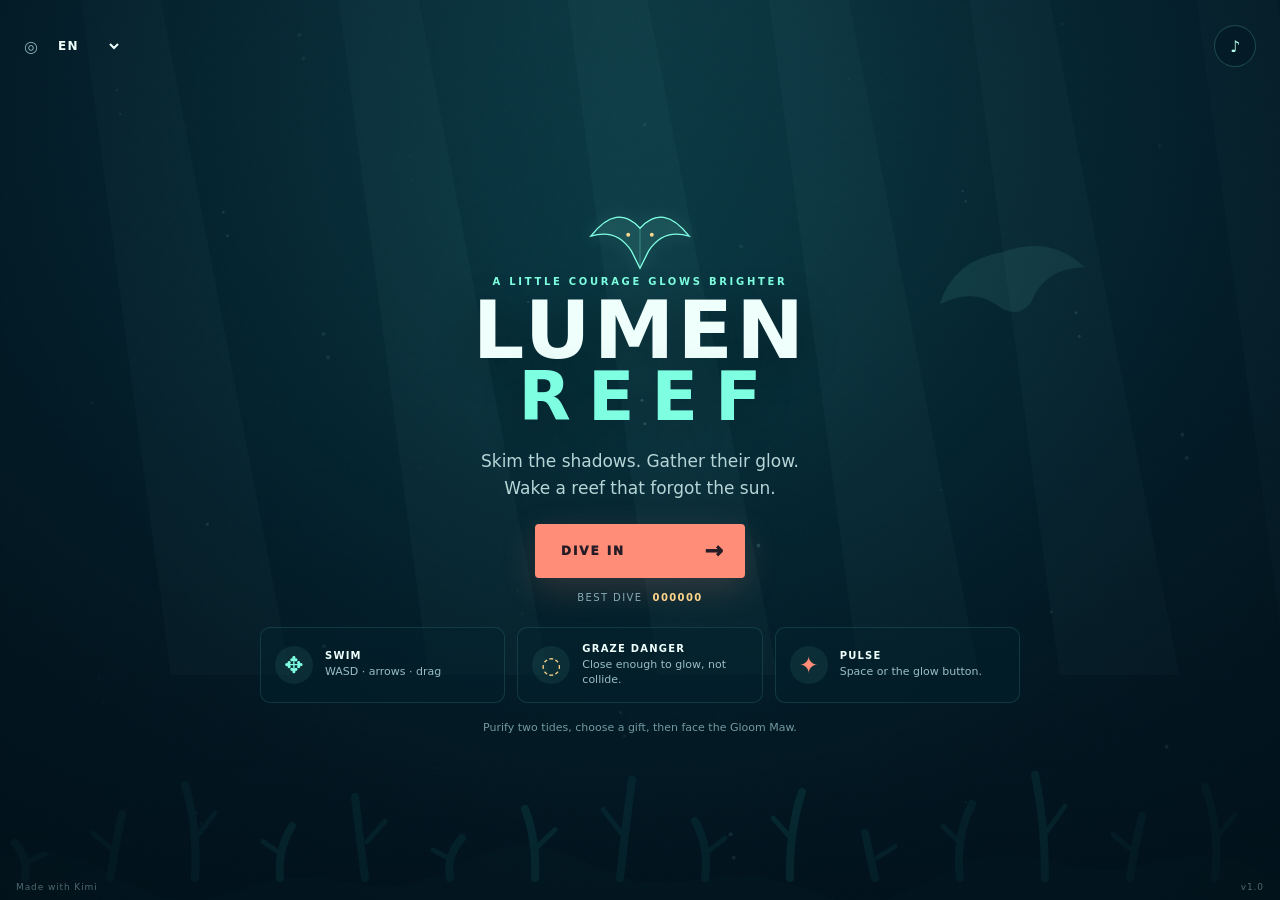
==== commit 1df28b49: "Remove embedded favicon for hosted recipe" ====
--- a/index.html
+++ b/index.html
@@ -6,7 +6,6 @@
   <meta name="theme-color" content="#031d2a">
   <meta name="description" content="Skim danger, gather light and bring a luminous reef back to life.">
   <title>Lumen Reef</title>
-  <link rel="icon" href="data:image/svg+xml,%3Csvg xmlns='http://www.w3.org/2000/svg' viewBox='0 0 64 64'%3E%3Crect width='64' height='64' rx='16' fill='%23031d2a'/%3E%3Cpath d='M8 33Q22 11 32 27Q42 11 56 33Q43 29 36 43L32 54L28 43Q21 29 8 33' fill='%237fffe2'/%3E%3C/svg%3E">
   <style>:root {
   color-scheme: dark;
   --ink: #031923;
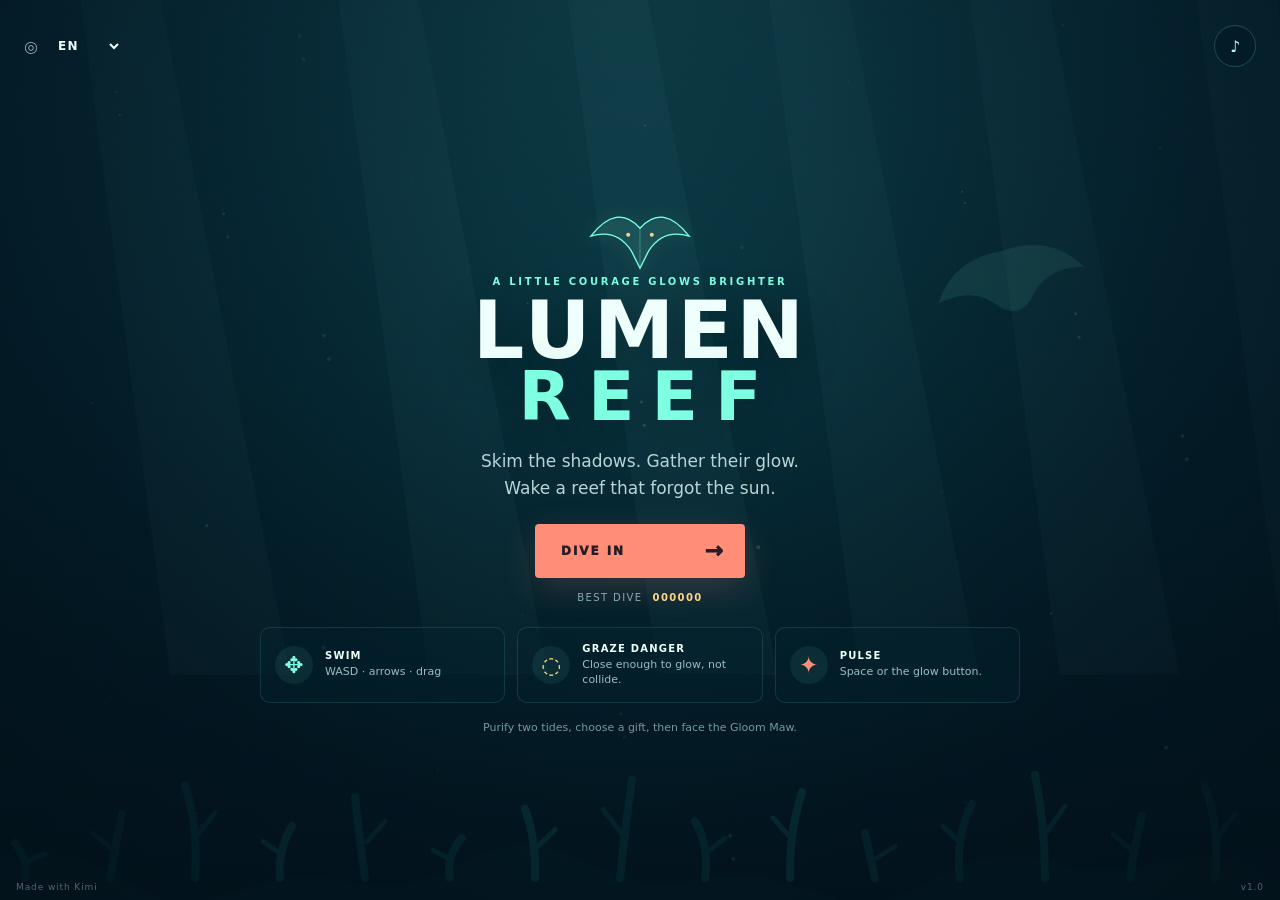
==== commit 0a1bd6f7: "Replace embedded grain texture with CSS gradients" ====
--- a/index.html
+++ b/index.html
@@ -31,7 +31,7 @@
 
 #app { position: relative; width: 100%; height: 100%; min-height: 420px; isolation: isolate; }
 #game { position: absolute; inset: 0; width: 100%; height: 100%; display: block; touch-action: none; }
-.grain { position: absolute; inset: 0; pointer-events: none; opacity: .11; mix-blend-mode: soft-light; background-image: url("data:image/svg+xml,%3Csvg viewBox='0 0 180 180' xmlns='http://www.w3.org/2000/svg'%3E%3Cfilter id='n'%3E%3CfeTurbulence type='fractalNoise' baseFrequency='.78' numOctaves='3' stitchTiles='stitch'/%3E%3C/filter%3E%3Crect width='100%25' height='100%25' filter='url(%23n)' opacity='.55'/%3E%3C/svg%3E"); }
+.grain { position: absolute; inset: 0; pointer-events: none; opacity: .16; mix-blend-mode: soft-light; background-image: repeating-linear-gradient(17deg, rgba(255,255,255,.035) 0 1px, transparent 1px 5px), repeating-linear-gradient(103deg, rgba(127,255,226,.025) 0 1px, transparent 1px 7px); background-size: 19px 17px, 23px 29px; }
 
 .hud { position: absolute; z-index: 5; left: 0; top: 0; width: 100%; display: grid; grid-template-columns: 1fr auto 1fr; align-items: start; padding: max(18px, env(safe-area-inset-top)) max(22px, env(safe-area-inset-right)) 0 max(22px, env(safe-area-inset-left)); pointer-events: none; }
 .hud-cluster { display: flex; align-items: center; gap: 18px; }
